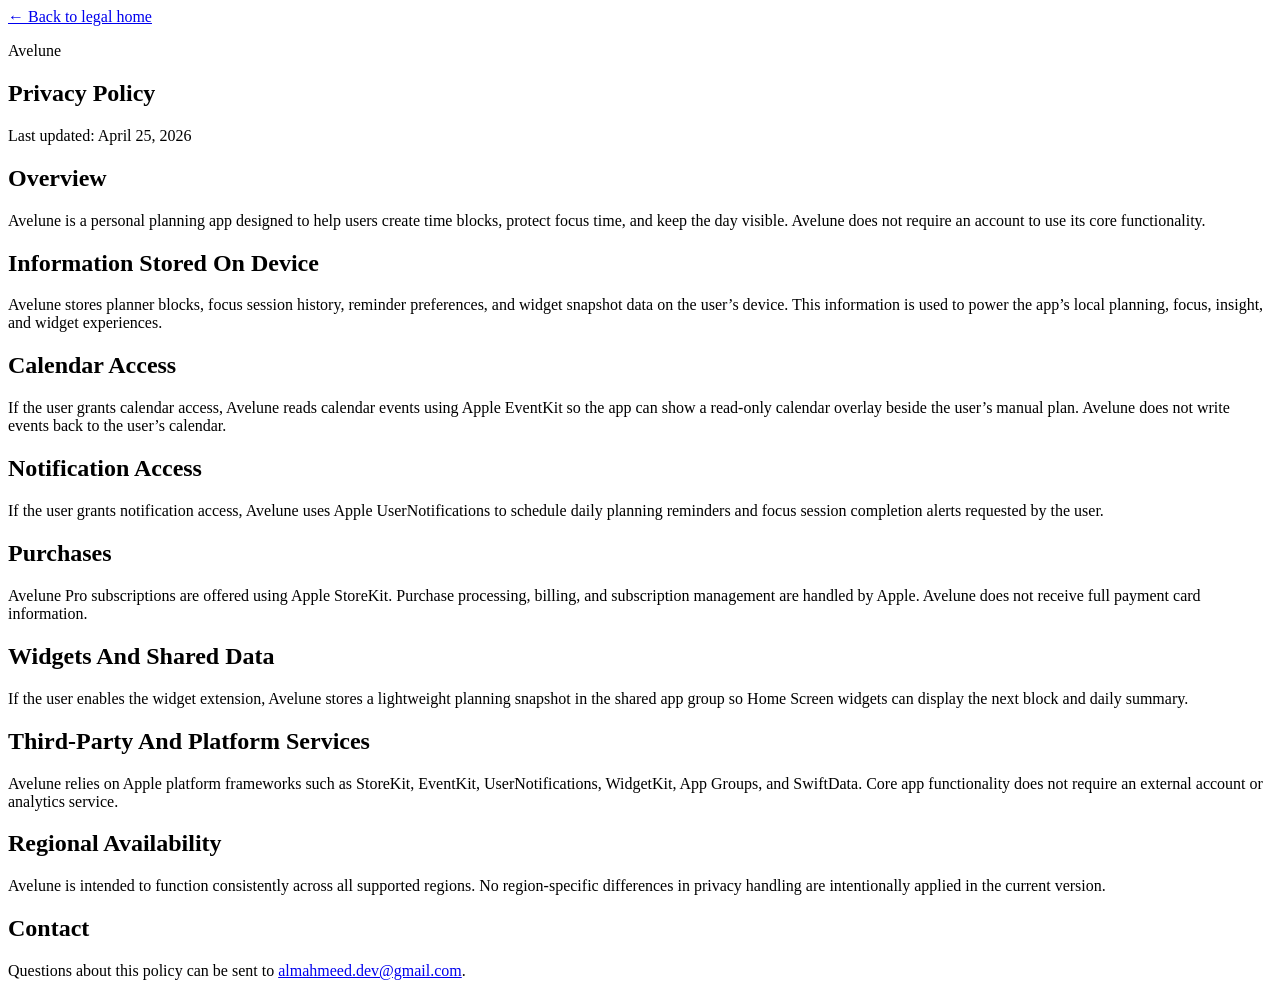
==== privacy.html @ ba2df012 "Add Avelune Privacy Policy page" ====
<!DOCTYPE html>
<html lang="en">
<head>
  <meta charset="utf-8">
  <meta name="viewport" content="width=device-width, initial-scale=1">
  <title>Avelune Privacy Policy</title>
  <meta name="description" content="Privacy Policy for the Avelune iOS app.">
  <link rel="stylesheet" href="../styles.css">
</head>
<body>
  <main class="page narrow">
    <article class="card content">
      <a class="back-link" href="../">← Back to legal home</a>
      <p class="eyebrow">Avelune</p>
      <h1>Privacy Policy</h1>
      <p class="meta">Last updated: April 25, 2026</p>

      <section class="section">
        <h2>Overview</h2>
        <p>Avelune is a personal planning app designed to help users create time blocks, protect focus time, and keep the day visible. Avelune does not require an account to use its core functionality.</p>
      </section>

      <section class="section">
        <h2>Information Stored On Device</h2>
        <p>Avelune stores planner blocks, focus session history, reminder preferences, and widget snapshot data on the user’s device. This information is used to power the app’s local planning, focus, insight, and widget experiences.</p>
      </section>

      <section class="section">
        <h2>Calendar Access</h2>
        <p>If the user grants calendar access, Avelune reads calendar events using Apple EventKit so the app can show a read-only calendar overlay beside the user’s manual plan. Avelune does not write events back to the user’s calendar.</p>
      </section>

      <section class="section">
        <h2>Notification Access</h2>
        <p>If the user grants notification access, Avelune uses Apple UserNotifications to schedule daily planning reminders and focus session completion alerts requested by the user.</p>
      </section>

      <section class="section">
        <h2>Purchases</h2>
        <p>Avelune Pro subscriptions are offered using Apple StoreKit. Purchase processing, billing, and subscription management are handled by Apple. Avelune does not receive full payment card information.</p>
      </section>

      <section class="section">
        <h2>Widgets And Shared Data</h2>
        <p>If the user enables the widget extension, Avelune stores a lightweight planning snapshot in the shared app group so Home Screen widgets can display the next block and daily summary.</p>
      </section>

      <section class="section">
        <h2>Third-Party And Platform Services</h2>
        <p>Avelune relies on Apple platform frameworks such as StoreKit, EventKit, UserNotifications, WidgetKit, App Groups, and SwiftData. Core app functionality does not require an external account or analytics service.</p>
      </section>

      <section class="section">
        <h2>Regional Availability</h2>
        <p>Avelune is intended to function consistently across all supported regions. No region-specific differences in privacy handling are intentionally applied in the current version.</p>
      </section>

      <section class="section">
        <h2>Contact</h2>
        <p>Questions about this policy can be sent to <a class="text-link" href="mailto:almahmeed.dev@gmail.com">almahmeed.dev@gmail.com</a>.</p>
      </section>
    </article>
  </main>
</body>
</html>
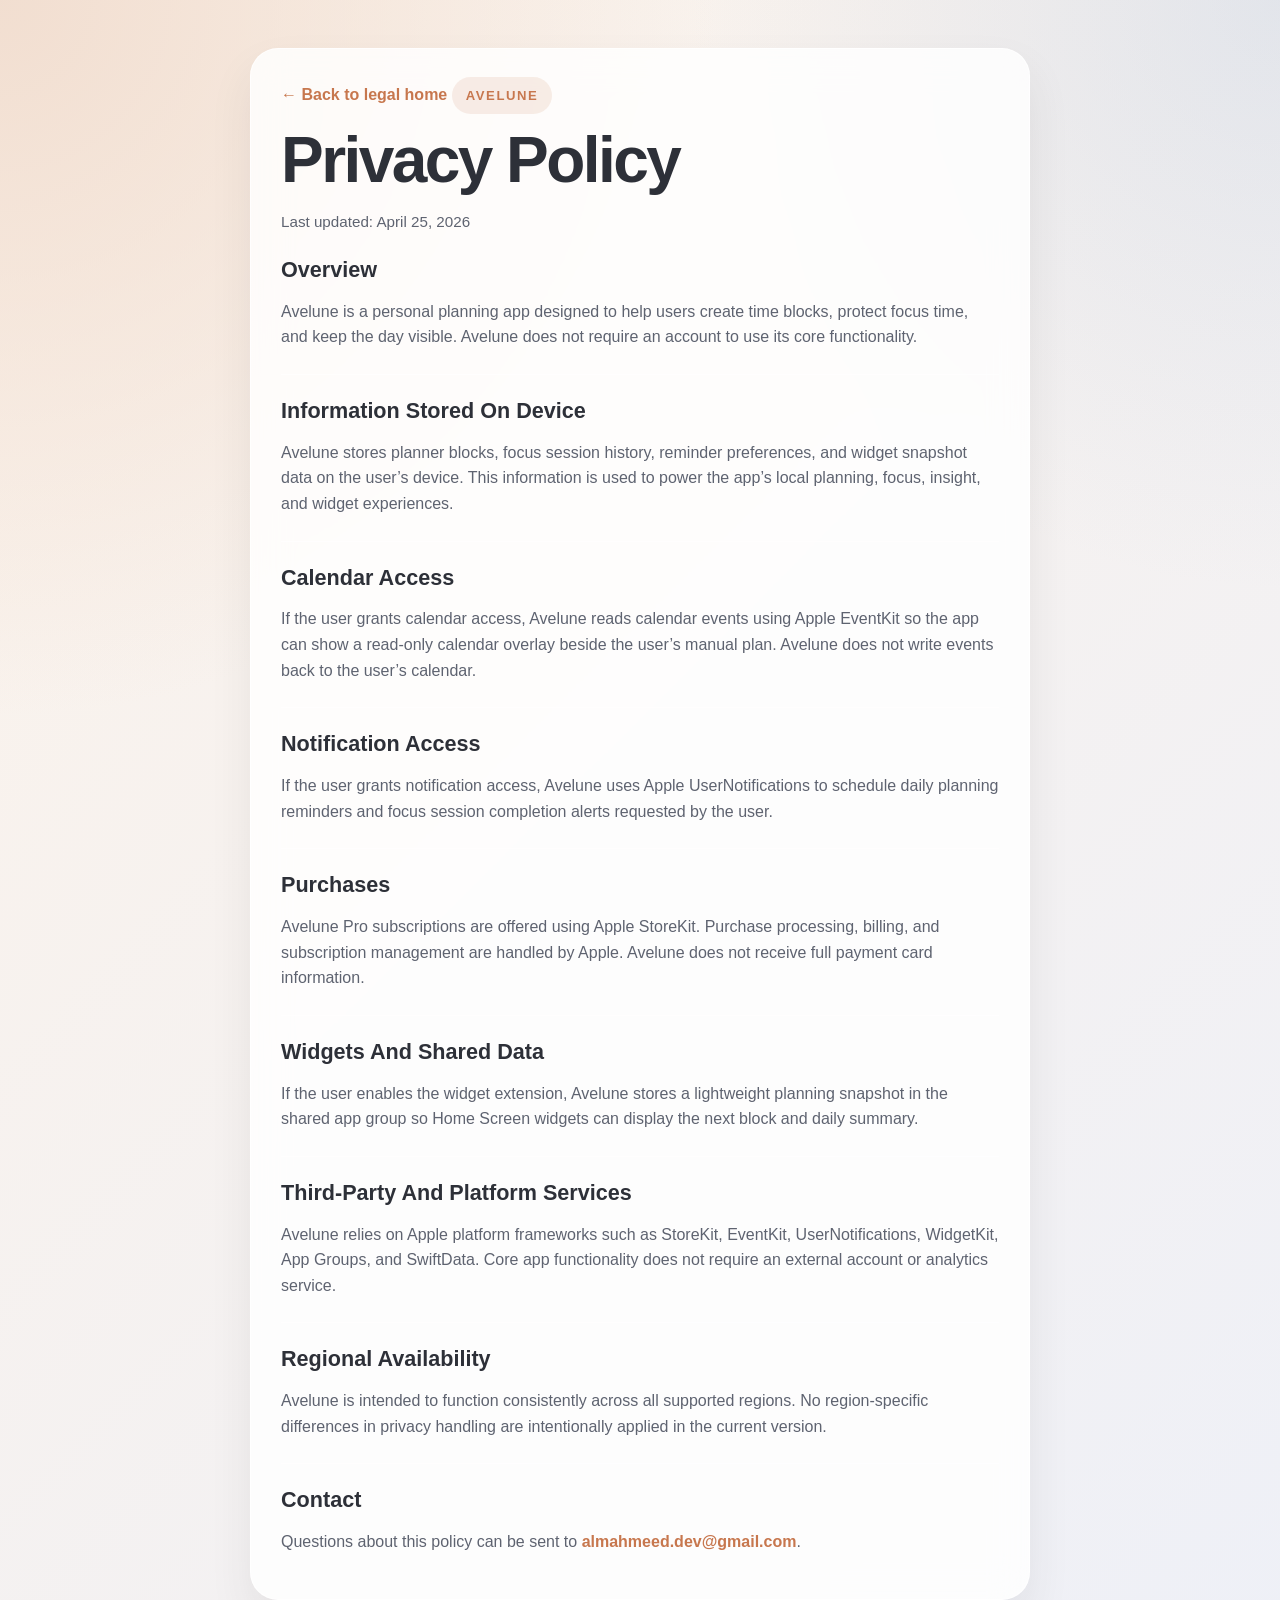
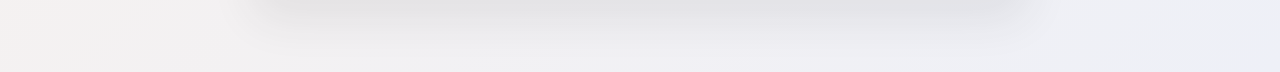
==== commit b50584bf: "Update stylesheet and link references in privacy.html" ====
--- a/privacy.html
+++ b/privacy.html
@@ -5,12 +5,12 @@
   <meta name="viewport" content="width=device-width, initial-scale=1">
   <title>Avelune Privacy Policy</title>
   <meta name="description" content="Privacy Policy for the Avelune iOS app.">
-  <link rel="stylesheet" href="../styles.css">
+  <link rel="stylesheet" href="./styles.css">
 </head>
 <body>
   <main class="page narrow">
     <article class="card content">
-      <a class="back-link" href="../">← Back to legal home</a>
+      <a class="back-link" href="./index.html">← Back to legal home</a>
       <p class="eyebrow">Avelune</p>
       <h1>Privacy Policy</h1>
       <p class="meta">Last updated: April 25, 2026</p>
@@ -57,7 +57,7 @@
 
       <section class="section">
         <h2>Contact</h2>
-        <p>Questions about this policy can be sent to <a class="text-link" href="mailto:almahmeed.dev@gmail.com">almahmeed.dev@gmail.com</a>.</p>
+        <p>Questions about this policy can be sent to <a class="text-link" href="almahmeed.dev@gmail.com">almahmeed.dev@gmail.com</a>.</p>
       </section>
     </article>
   </main>
--- a/styles.css
+++ b/styles.css
@@ -0,0 +1,172 @@
+:root {
+  color-scheme: light;
+  --bg-top: #fcf3ea;
+  --bg-bottom: #eef0f7;
+  --card: rgba(255, 255, 255, 0.82);
+  --card-stroke: rgba(255, 255, 255, 0.75);
+  --ink: #2d3038;
+  --muted: #5e6370;
+  --ember: #c7774e;
+  --ember-soft: #f1ddcf;
+  --shadow: rgba(45, 48, 56, 0.08);
+}
+
+* {
+  box-sizing: border-box;
+}
+
+html, body {
+  margin: 0;
+  padding: 0;
+  min-height: 100%;
+  font-family: "SF Pro Display", "Segoe UI", sans-serif;
+  color: var(--ink);
+  background:
+    radial-gradient(circle at top left, rgba(241, 221, 207, 0.95), transparent 34%),
+    radial-gradient(circle at top right, rgba(176, 196, 222, 0.28), transparent 28%),
+    linear-gradient(135deg, var(--bg-top), var(--bg-bottom));
+}
+
+body {
+  line-height: 1.6;
+}
+
+.page {
+  width: min(920px, calc(100% - 32px));
+  margin: 0 auto;
+  padding: 48px 0 72px;
+}
+
+.page.narrow {
+  width: min(780px, calc(100% - 32px));
+}
+
+.card {
+  background: var(--card);
+  border: 1px solid var(--card-stroke);
+  border-radius: 28px;
+  box-shadow: 0 22px 44px var(--shadow);
+  backdrop-filter: blur(18px);
+}
+
+.hero {
+  padding: 32px;
+  margin-bottom: 22px;
+}
+
+.content {
+  padding: 28px 30px;
+}
+
+.eyebrow {
+  display: inline-block;
+  margin: 0 0 10px;
+  padding: 8px 14px;
+  border-radius: 999px;
+  background: rgba(199, 119, 78, 0.12);
+  color: var(--ember);
+  font-size: 0.82rem;
+  font-weight: 700;
+  letter-spacing: 0.12em;
+  text-transform: uppercase;
+}
+
+h1, h2, h3 {
+  margin: 0 0 12px;
+  line-height: 1.15;
+}
+
+h1 {
+  font-size: clamp(2.4rem, 5vw, 4rem);
+  letter-spacing: -0.04em;
+}
+
+h2 {
+  font-size: 1.35rem;
+}
+
+p, li {
+  font-size: 1rem;
+  color: var(--muted);
+}
+
+.lede {
+  max-width: 42rem;
+  margin: 0;
+  font-size: 1.12rem;
+}
+
+.grid {
+  display: grid;
+  grid-template-columns: repeat(auto-fit, minmax(260px, 1fr));
+  gap: 18px;
+}
+
+.grid .card {
+  padding: 24px;
+}
+
+.actions {
+  display: flex;
+  flex-wrap: wrap;
+  gap: 12px;
+  margin-top: 24px;
+}
+
+.button, .text-link, .back-link {
+  text-decoration: none;
+}
+
+.button {
+  display: inline-flex;
+  align-items: center;
+  justify-content: center;
+  min-height: 48px;
+  padding: 0 18px;
+  border-radius: 999px;
+  font-weight: 700;
+}
+
+.button.primary {
+  color: white;
+  background: linear-gradient(135deg, var(--ember), #d88f66);
+}
+
+.button.secondary {
+  color: var(--ink);
+  background: rgba(255, 255, 255, 0.88);
+  border: 1px solid rgba(255, 255, 255, 0.9);
+}
+
+.text-link, .back-link {
+  color: var(--ember);
+  font-weight: 700;
+}
+
+.meta {
+  margin: 8px 0 24px;
+  color: var(--muted);
+  font-size: 0.95rem;
+}
+
+.section + .section {
+  margin-top: 24px;
+  padding-top: 24px;
+  border-top: 1px solid rgba(255, 255, 255, 0.62);
+}
+
+ul {
+  padding-left: 20px;
+}
+
+@media (max-width: 640px) {
+  .page, .page.narrow {
+    width: min(100% - 24px, 100%);
+    padding-top: 24px;
+    padding-bottom: 40px;
+  }
+
+  .hero, .content {
+    padding: 22px 20px;
+  }
+}
